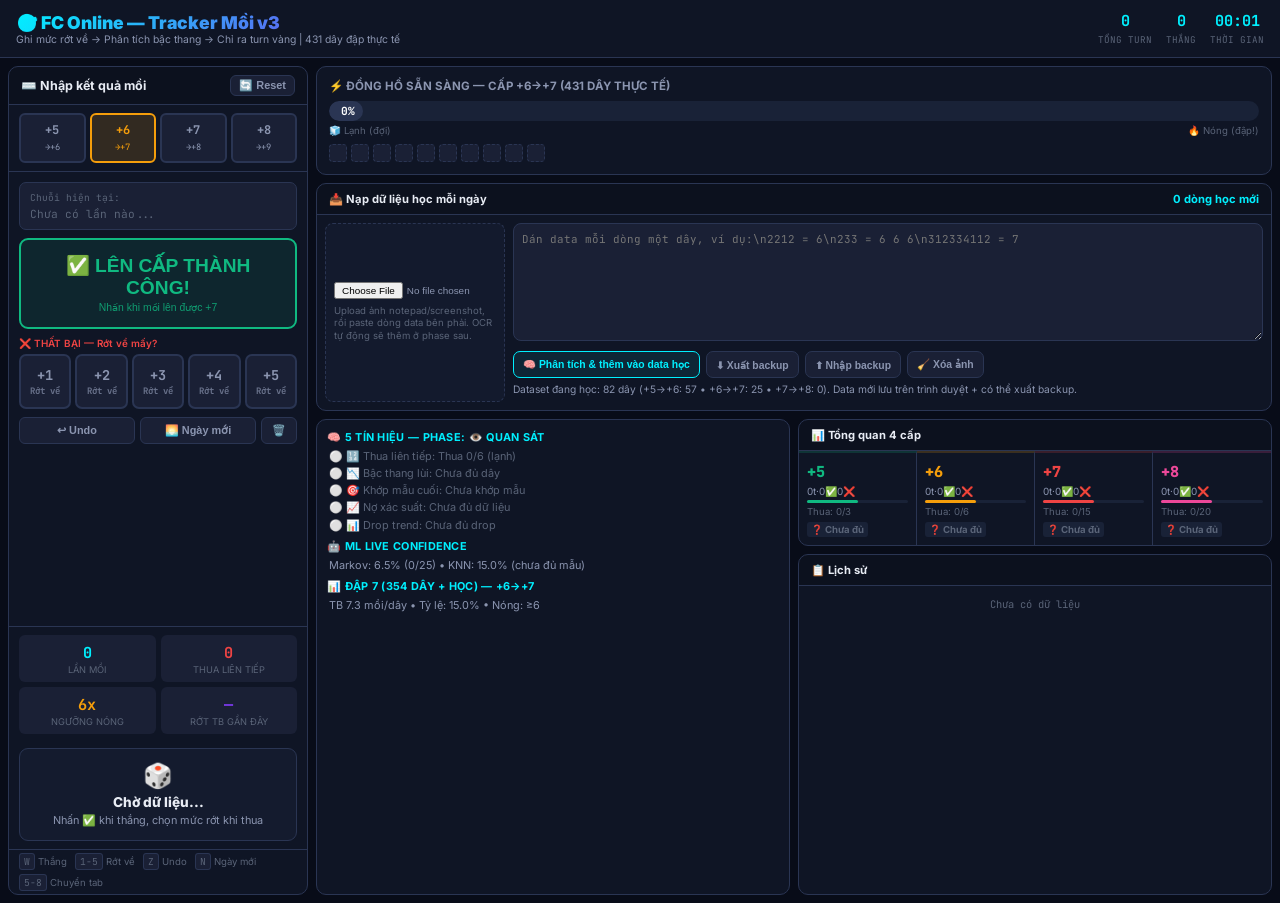
==== tracker.html @ fb326a1d "Deploy FC Online tracker" ====
<!DOCTYPE html>
<html lang="vi">
<head>
<meta charset="UTF-8">
<meta name="viewport" content="width=device-width, initial-scale=1.0">
<title>FC Online — Tracker Mồi v3</title>
<link href="https://fonts.googleapis.com/css2?family=Inter:wght@400;600;700;800;900&family=JetBrains+Mono:wght@400;700&display=swap" rel="stylesheet">
<style>
:root{--bg:#080c18;--bg2:#0f1525;--bg3:#1a2035;--border:#2a3553;--cyan:#00f0ff;--purple:#7c3aed;--green:#10b981;--red:#ef4444;--orange:#f59e0b;--pink:#ec4899;--yellow:#fbbf24;--text:#e8ecf4;--dim:#5a6478;--sub:#8b95b0;--mono:'JetBrains Mono',monospace}
*,*::before,*::after{margin:0;padding:0;box-sizing:border-box}
body{font-family:'Inter',sans-serif;background:var(--bg);color:var(--text);min-height:100vh}
.header{background:var(--bg2);border-bottom:1px solid var(--border);padding:10px 16px;display:flex;align-items:center;justify-content:space-between}
.header h1{font-size:1.1rem;font-weight:900;background:linear-gradient(135deg,var(--cyan),var(--purple));-webkit-background-clip:text;-webkit-text-fill-color:transparent}
.header .sub{font-size:.65rem;color:var(--sub)}
.si{display:flex;gap:14px;font-family:var(--mono);font-size:.75rem}
.si-item{text-align:center}
.si-val{display:block;font-size:.95rem;font-weight:700;color:var(--cyan)}
.si-label{color:var(--dim);font-size:.58rem;text-transform:uppercase}

.layout{display:grid;grid-template-columns:300px 1fr;gap:8px;padding:8px;height:calc(100vh - 55px)}
.panel{background:var(--bg2);border:1px solid var(--border);border-radius:10px;overflow:hidden;display:flex;flex-direction:column}
.ptitle{padding:8px 12px;border-bottom:1px solid var(--border);font-size:.78rem;font-weight:700;background:rgba(0,0,0,.2);display:flex;justify-content:space-between;align-items:center}

/* Level tabs */
.lvl-tabs{display:flex;gap:4px;padding:8px 10px;border-bottom:1px solid var(--border)}
.lvl-tab{flex:1;padding:7px 3px;border:2px solid var(--border);border-radius:6px;background:var(--bg3);color:var(--sub);font-weight:700;font-size:.75rem;cursor:pointer;transition:all .2s;text-align:center;font-family:var(--mono)}
.lvl-tab[data-lvl="5"].active{border-color:#10b981;background:rgba(16,185,129,.15);color:#10b981}
.lvl-tab[data-lvl="6"].active{border-color:#f59e0b;background:rgba(245,158,11,.15);color:#f59e0b}
.lvl-tab[data-lvl="7"].active{border-color:#ef4444;background:rgba(239,68,68,.15);color:#ef4444}
.lvl-tab[data-lvl="8"].active{border-color:#ec4899;background:rgba(236,72,153,.15);color:#ec4899}

/* Drop level input */
.input-area{padding:10px;flex:1}
.input-label{font-size:.68rem;color:var(--sub);text-transform:uppercase;letter-spacing:.4px;margin-bottom:6px}
.input-label span{color:var(--cyan);font-weight:700}

/* Fail buttons — drop level */
.fail-section{margin-bottom:8px}
.fail-title{font-size:.62rem;color:var(--red);margin-bottom:5px;font-weight:600}
.drop-btns{display:grid;grid-template-columns:repeat(5,1fr);gap:4px;margin-bottom:4px}
.drop-btn{padding:10px 4px;border:2px solid var(--border);border-radius:7px;background:var(--bg3);color:var(--sub);font-family:var(--mono);font-size:.85rem;font-weight:700;cursor:pointer;transition:all .18s;text-align:center}
.drop-btn:hover{transform:translateY(-2px)}
.drop-btn[data-drop="1"]:hover,.drop-btn[data-drop="1"].last{border-color:#ef4444;color:#ef4444;background:rgba(239,68,68,.15)}
.drop-btn[data-drop="2"]:hover,.drop-btn[data-drop="2"].last{border-color:#f59e0b;color:#f59e0b;background:rgba(245,158,11,.15)}
.drop-btn[data-drop="3"]:hover,.drop-btn[data-drop="3"].last{border-color:#a78bfa;color:#a78bfa;background:rgba(167,139,250,.15)}
.drop-btn[data-drop="4"]:hover,.drop-btn[data-drop="4"].last{border-color:#06b6d4;color:#06b6d4;background:rgba(6,182,212,.15)}
.drop-btn[data-drop="5"]:hover,.drop-btn[data-drop="5"].last{border-color:#10b981;color:#10b981;background:rgba(16,185,129,.15)}
.drop-btn:active{transform:scale(.93)}
.drop-sub{font-size:.56rem;display:block;margin-top:1px;opacity:.7}

/* Win button */
.win-btn{width:100%;padding:14px;border:2px solid var(--green);border-radius:9px;background:rgba(16,185,129,.1);color:var(--green);font-size:1.2rem;font-weight:900;cursor:pointer;transition:all .2s;text-align:center;margin-bottom:8px}
.win-btn:hover{background:rgba(16,185,129,.25);transform:translateY(-2px);box-shadow:0 6px 20px rgba(16,185,129,.3)}
.win-btn:active{transform:scale(.95)}
.win-sub{display:block;font-size:.65rem;font-weight:500;margin-top:2px;opacity:.8}

/* Action row */
.action-row{display:flex;gap:5px;margin-bottom:8px}
.abtn{flex:1;padding:6px;border-radius:6px;border:1px solid var(--border);background:var(--bg3);color:var(--sub);font-size:.68rem;cursor:pointer;transition:all .15s;font-weight:600}
.abtn:hover{border-color:var(--orange);color:var(--orange)}
.abtn.active{border-color:var(--cyan);background:rgba(0,240,255,.08);color:var(--cyan)}

/* Current sequence display */
.seq-display{background:var(--bg3);border-radius:7px;padding:8px 10px;margin-bottom:8px;font-family:var(--mono);min-height:36px;border:1px solid var(--border)}
.seq-display .seq-title{font-size:.6rem;color:var(--dim);margin-bottom:3px}
.seq-chars{display:flex;flex-wrap:wrap;gap:3px;align-items:center}
.seq-char{width:20px;height:20px;border-radius:4px;display:flex;align-items:center;justify-content:center;font-size:.72rem;font-weight:700}
.seq-char.drop-1{background:rgba(239,68,68,.25);color:#ef4444;border:1px solid rgba(239,68,68,.4)}
.seq-char.drop-2{background:rgba(245,158,11,.25);color:#f59e0b;border:1px solid rgba(245,158,11,.4)}
.seq-char.drop-3{background:rgba(167,139,250,.25);color:#a78bfa;border:1px solid rgba(167,139,250,.4)}
.seq-char.drop-4{background:rgba(6,182,212,.25);color:#06b6d4;border:1px solid rgba(6,182,212,.4)}
.seq-char.drop-5{background:rgba(16,185,129,.2);color:#10b981;border:1px solid rgba(16,185,129,.3)}
.seq-char.win{background:rgba(16,185,129,.3);color:#10b981;border:1px solid #10b981;font-size:.9rem}

/* Stats */
.stats-grid{display:grid;grid-template-columns:1fr 1fr;gap:5px;padding:8px 10px;border-top:1px solid var(--border)}
.sbox{background:var(--bg3);border-radius:6px;padding:7px;text-align:center}
.sbox-val{font-family:var(--mono);font-size:.95rem;font-weight:700}
.sbox-label{font-size:.58rem;color:var(--dim);margin-top:1px;text-transform:uppercase}

/* Rec box */
.rec-box{margin:6px 10px 8px;padding:12px;border-radius:9px;text-align:center;transition:all .4s}
.rec-box.neutral{border:1px solid var(--border);background:rgba(42,53,83,.2)}
.rec-box.wait{border:1px solid var(--orange);background:rgba(245,158,11,.07)}
.rec-box.good{border:2px solid var(--green);background:rgba(16,185,129,.1);animation:gg 2s infinite}
.rec-box.great{border:2px solid var(--yellow);background:rgba(251,191,36,.1);animation:gy 1s infinite}
@keyframes gg{0%,100%{box-shadow:0 0 8px rgba(16,185,129,.2)}50%{box-shadow:0 0 25px rgba(16,185,129,.5)}}
@keyframes gy{0%,100%{box-shadow:0 0 12px rgba(251,191,36,.3)}50%{box-shadow:0 0 35px rgba(251,191,36,.7)}}
.rec-icon{font-size:1.5rem}
.rec-title{font-size:.85rem;font-weight:800;margin-top:4px}
.rec-detail{font-size:.68rem;color:var(--sub);margin-top:3px;line-height:1.4}
.rec-conf{font-family:var(--mono);font-size:1.1rem;font-weight:900;margin-top:5px;display:none}
.kbd-hint{padding:5px 10px;border-top:1px solid var(--border);font-size:.6rem;color:var(--dim);display:flex;gap:8px;flex-wrap:wrap}
.kbd{background:var(--bg3);border:1px solid var(--border);border-radius:3px;padding:1px 4px;font-family:var(--mono);font-size:.6rem}

/* Right panel */
.right-panel{display:flex;flex-direction:column;gap:8px;overflow:hidden}
.meter-panel{background:var(--bg2);border:1px solid var(--border);border-radius:10px;padding:12px}
.meter-title{font-size:.72rem;font-weight:700;color:var(--sub);text-transform:uppercase;margin-bottom:8px}
.readiness-meter{height:20px;background:rgba(42,53,83,.4);border-radius:10px;overflow:hidden}
.readiness-fill{height:100%;border-radius:10px;transition:width .6s,background .6s;display:flex;align-items:center;justify-content:flex-end;padding-right:8px;font-family:var(--mono);font-size:.7rem;font-weight:700;color:#fff;min-width:34px}
.meter-labels{display:flex;justify-content:space-between;margin-top:4px;font-size:.6rem;color:var(--dim)}
.streak-row{display:flex;gap:4px;flex-wrap:wrap;margin-top:8px}
.sdot{width:18px;height:18px;border-radius:4px;display:flex;align-items:center;justify-content:center;font-size:.6rem;font-weight:700;font-family:var(--mono)}
.sdot.win{background:var(--green);color:#fff;border-radius:50%}
.sdot.drop-1{background:rgba(239,68,68,.3);color:#ef4444;border:1px solid rgba(239,68,68,.5)}
.sdot.drop-2{background:rgba(245,158,11,.3);color:#f59e0b;border:1px solid rgba(245,158,11,.5)}
.sdot.drop-3{background:rgba(167,139,250,.3);color:#a78bfa;border:1px solid rgba(167,139,250,.5)}
.sdot.drop-4{background:rgba(6,182,212,.3);color:#06b6d4;border:1px solid rgba(6,182,212,.5)}
.sdot.drop-5{background:rgba(16,185,129,.2);color:#10b981;border:1px solid rgba(16,185,129,.4)}
.sdot.ph{background:var(--bg3);border:1px dashed var(--border)}

/* Middle section: pattern + multi */
.mid-row{display:grid;grid-template-columns:1fr 1fr;gap:8px;flex:1;min-height:0}
.pattern-box{background:var(--bg2);border:1px solid var(--border);border-radius:10px;padding:10px;overflow-y:auto}
.ititle{font-size:.68rem;font-weight:700;color:var(--cyan);margin-bottom:5px;text-transform:uppercase;letter-spacing:.3px}
.iitem{font-size:.68rem;color:var(--sub);margin-bottom:2px;line-height:1.4;padding-left:2px}
.pat-row{display:flex;justify-content:space-between;padding:3px 6px;border-radius:4px;margin-bottom:2px;background:rgba(0,0,0,.2)}
.pat-seq{font-family:var(--mono);font-size:.75rem}
.pat-cnt{font-family:var(--mono);font-size:.65rem;color:var(--dim)}

/* Multi grid */
.multi-box{background:var(--bg2);border:1px solid var(--border);border-radius:10px;overflow:hidden;display:flex;flex-direction:column}
.mgrid{display:grid;grid-template-columns:repeat(4,1fr);flex:1}
.mcell{padding:8px;border-right:1px solid var(--border)}
.mcell:last-child{border-right:none}
.mc-lvl{font-family:var(--mono);font-weight:900;font-size:.95rem;margin-bottom:3px}
.mc-bar{height:3px;background:rgba(42,53,83,.4);border-radius:2px;margin:3px 0}
.mc-fill{height:100%;border-radius:2px;transition:width .5s}
.mc-st{font-size:.6rem;font-weight:700;padding:2px 4px;border-radius:3px;display:inline-block;margin-top:3px}
.mc-st.hot{background:rgba(251,191,36,.2);color:var(--yellow)}
.mc-st.good{background:rgba(16,185,129,.2);color:var(--green)}
.mc-st.wait{background:rgba(245,158,11,.15);color:var(--orange)}
.mc-st.cold{background:rgba(239,68,68,.1);color:var(--red)}
.mc-st.unk{background:rgba(42,53,83,.4);color:var(--dim)}

/* Log */
.log-box{background:var(--bg2);border:1px solid var(--border);border-radius:10px;overflow:hidden}
.log-body{padding:5px;overflow-y:auto;max-height:130px;font-family:var(--mono);font-size:.65rem}
.log-entry{display:flex;gap:5px;padding:2px 4px;border-radius:3px;margin-bottom:1px;align-items:center}
.log-entry:nth-child(even){background:rgba(255,255,255,.02)}
.le-t{color:var(--dim);min-width:24px}
.le-l{min-width:20px;font-weight:700}
.le-seq{flex:1;color:var(--sub)}
.le-rec{margin-left:auto;font-size:.6rem}
.log-entry.win .le-seq{color:var(--green)}
.log-entry.rec-now .le-rec{color:var(--yellow);font-weight:700}
.day-sep{text-align:center;padding:3px;color:var(--cyan);font-size:.65rem;border-top:1px dashed var(--border);margin:2px 0}

/* Learning intake */
.learn-box{background:var(--bg2);border:1px solid var(--border);border-radius:10px;overflow:hidden}
.learn-body{padding:8px;display:grid;grid-template-columns:180px 1fr;gap:8px;align-items:stretch}
.image-drop{border:1px dashed var(--border);border-radius:8px;background:rgba(42,53,83,.18);padding:8px;display:flex;flex-direction:column;gap:6px;justify-content:center;min-height:120px}
.image-drop input{font-size:.62rem;color:var(--sub);max-width:100%}
.img-preview{max-height:88px;max-width:100%;object-fit:contain;border-radius:6px;border:1px solid var(--border);display:none;background:#fff}
.learn-text{width:100%;min-height:118px;resize:vertical;border:1px solid var(--border);border-radius:8px;background:var(--bg3);color:var(--text);font-family:var(--mono);font-size:.68rem;padding:8px;outline:none}
.learn-text:focus{border-color:var(--cyan);box-shadow:0 0 0 2px rgba(0,240,255,.08)}
.learn-actions{display:flex;gap:6px;flex-wrap:wrap;margin-top:6px}
.learn-btn{padding:6px 9px;border:1px solid var(--border);border-radius:7px;background:var(--bg3);color:var(--sub);font-size:.65rem;font-weight:700;cursor:pointer}
.learn-btn.primary{border-color:var(--cyan);color:var(--cyan);background:rgba(0,240,255,.08)}
.learn-btn:hover{transform:translateY(-1px);border-color:var(--orange);color:var(--orange)}
.learn-stats{font-size:.64rem;color:var(--sub);margin-top:5px;line-height:1.35}
.learn-result{font-size:.65rem;margin-top:5px;color:var(--green);font-family:var(--mono)}
</style>
</head>
<body>
<div class="header">
  <div>
    <h1>🎯 FC Online — Tracker Mồi v3</h1>
    <div class="sub">Ghi mức rớt về → Phân tích bậc thang → Chỉ ra turn vàng | 431 dây đập thực tế</div>
  </div>
  <div class="si">
    <div class="si-item"><span class="si-val" id="totalTurns">0</span><span class="si-label">Tổng turn</span></div>
    <div class="si-item"><span class="si-val" id="totalWins">0</span><span class="si-label">Thắng</span></div>
    <div class="si-item"><span class="si-val" id="sessionTime">00:00</span><span class="si-label">Thời gian</span></div>
  </div>
</div>

<div class="layout">
  <!-- LEFT -->
  <div class="panel">
    <div class="ptitle">
      <span>⌨️ Nhập kết quả mồi</span>
      <button class="abtn" id="btnReset" style="flex:none;padding:3px 8px">🔄 Reset</button>
    </div>
    <div class="lvl-tabs">
      <button class="lvl-tab" data-lvl="5">+5<br><span style="font-size:.55rem;font-weight:400">→+6</span></button>
      <button class="lvl-tab active" data-lvl="6">+6<br><span style="font-size:.55rem;font-weight:400">→+7</span></button>
      <button class="lvl-tab" data-lvl="7">+7<br><span style="font-size:.55rem;font-weight:400">→+8</span></button>
      <button class="lvl-tab" data-lvl="8">+8<br><span style="font-size:.55rem;font-weight:400">→+9</span></button>
    </div>

    <div class="input-area">
      <!-- Current seq display -->
      <div class="seq-display">
        <div class="seq-title">Chuỗi hiện tại:</div>
        <div class="seq-chars" id="seqChars"><span style="color:var(--dim);font-size:.7rem">Chưa có lần nào...</span></div>
      </div>

      <!-- Win button -->
      <button class="win-btn" id="btnWin">
        ✅ LÊN CẤP THÀNH CÔNG!
        <span class="win-sub" id="winLabel">Nhấn khi mồi lên được +<span id="targetLvlLabel">7</span></span>
      </button>

      <!-- Fail / drop level buttons -->
      <div class="fail-section">
        <div class="fail-title">❌ THẤT BẠI — Rớt về mấy?</div>
        <div class="drop-btns" id="dropBtns">
          <!-- generated by JS based on curLvl -->
        </div>
      </div>

      <div class="action-row">
        <button class="abtn" id="btnUndo">↩ Undo</button>
        <button class="abtn" id="btnNewDay">🌅 Ngày mới</button>
        <button class="abtn" id="btnClearLog" style="flex:none;padding:6px 10px">🗑️</button>
      </div>
    </div>

    <div class="stats-grid">
      <div class="sbox"><div class="sbox-val" id="statAttempts" style="color:var(--cyan)">0</div><div class="sbox-label">Lần mồi</div></div>
      <div class="sbox"><div class="sbox-val" id="statConsec" style="color:var(--red)">0</div><div class="sbox-label">Thua liên tiếp</div></div>
      <div class="sbox"><div class="sbox-val" id="statHot" style="color:var(--orange)">—</div><div class="sbox-label">Ngưỡng nóng</div></div>
      <div class="sbox"><div class="sbox-val" id="statAvgDrop" style="color:var(--purple)">—</div><div class="sbox-label">Rớt TB gần đây</div></div>
    </div>

    <div class="rec-box neutral" id="recBox">
      <div class="rec-icon" id="recIcon">🎲</div>
      <div class="rec-title" id="recTitle">Chờ dữ liệu...</div>
      <div class="rec-detail" id="recDetail">Nhấn ✅ khi thắng hoặc chọn mức rớt khi thua</div>
      <div class="rec-conf" id="recConf"></div>
    </div>

    <div class="kbd-hint">
      <span><kbd class="kbd">W</kbd> Thắng</span>
      <span><kbd class="kbd">1-5</kbd> Rớt về</span>
      <span><kbd class="kbd">Z</kbd> Undo</span>
      <span><kbd class="kbd">N</kbd> Ngày mới</span>
      <span><kbd class="kbd">5-8</kbd> Chuyển tab</span>
    </div>
  </div>

  <!-- RIGHT -->
  <div class="right-panel">
    <!-- Readiness meter -->
    <div class="meter-panel">
      <div class="meter-title">⚡ Đồng hồ sẵn sàng — Cấp +<span id="meterLvl">6</span>→+<span id="meterLvl2">7</span> (431 dây thực tế)</div>
      <div class="readiness-meter"><div class="readiness-fill" id="readFill" style="width:0%;background:var(--green)">0%</div></div>
      <div class="meter-labels"><span>🧊 Lạnh (đợi)</span><span>🔥 Nóng (đập!)</span></div>
      <div class="streak-row" id="streakRow"></div>
    </div>

    <div class="learn-box">
      <div class="ptitle" style="font-size:.7rem"><span>📥 Nạp dữ liệu học mỗi ngày</span><span id="learnCount" style="color:var(--cyan)">0 dòng học</span></div>
      <div class="learn-body">
        <div class="image-drop">
          <input type="file" id="learnImage" accept="image/*">
          <img id="learnPreview" class="img-preview" alt="Ảnh dữ liệu học">
          <div style="font-size:.6rem;color:var(--dim);line-height:1.35">Upload ảnh notepad/screenshot, rồi paste dòng data bên phải. OCR tự động sẽ thêm ở phase sau.</div>
        </div>
        <div>
          <textarea id="learnText" class="learn-text" placeholder="Dán data mỗi dòng một dây, ví dụ:\n2212 = 6\n233 = 6 6 6\n312334112 = 7"></textarea>
          <div class="learn-actions">
            <button class="learn-btn primary" id="btnLearnAdd">🧠 Phân tích & thêm vào data học</button>
            <button class="learn-btn" id="btnLearnExport">⬇ Xuất backup</button>
            <button class="learn-btn" id="btnLearnImport">⬆ Nhập backup</button>
            <button class="learn-btn" id="btnLearnClearImg">🧹 Xóa ảnh</button>
            <input type="file" id="learnImportFile" accept="application/json" style="display:none">
          </div>
          <div class="learn-stats" id="learnStats">Seed YouTube + data bạn sẽ được gộp với data học mới để tăng độ chính xác theo thời gian.</div>
          <div class="learn-result" id="learnResult"></div>
        </div>
      </div>
    </div>

    <div class="mid-row">
      <!-- Pattern analysis -->
      <div class="pattern-box" id="patternBox">
        <div style="color:var(--dim);font-size:.72rem">Nhập dữ liệu để xem phân tích...</div>
      </div>

      <!-- Multi-level + Log -->
      <div style="display:flex;flex-direction:column;gap:8px">
        <div class="multi-box">
          <div class="ptitle" style="font-size:.7rem">📊 Tổng quan 4 cấp</div>
          <div class="mgrid" id="mgrid"></div>
        </div>
        <div class="log-box" style="flex:1">
          <div class="ptitle" style="font-size:.7rem"><span>📋 Lịch sử</span></div>
          <div class="log-body" id="logBody"><div style="color:var(--dim);padding:6px;text-align:center">Chưa có dữ liệu</div></div>
        </div>
      </div>
    </div>
  </div>
</div>

<script src="dataset.js?v=1"></script>
<script src="tracker.js?v=4"></script>
</body>
</html>
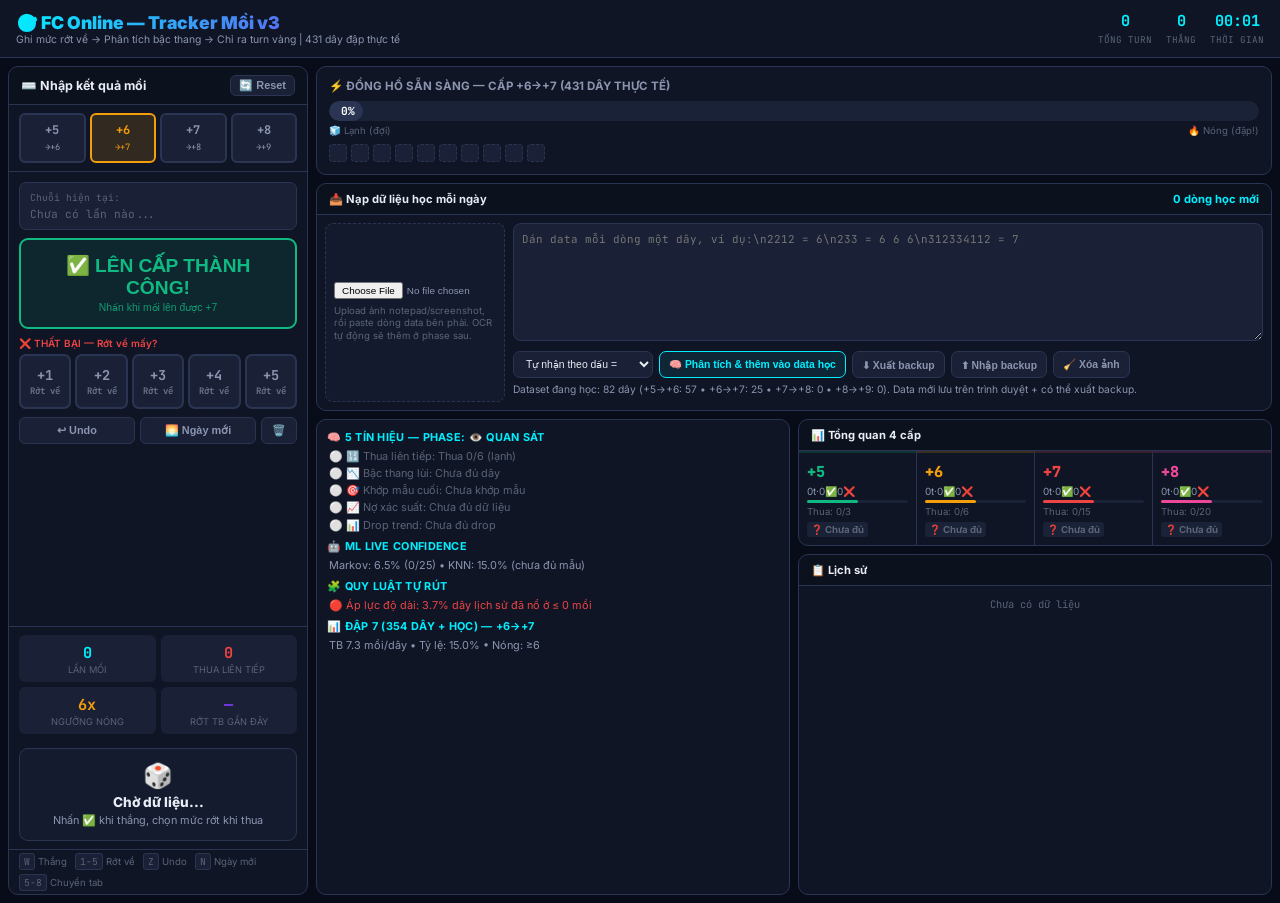
==== commit c9d954b7: "Keep upgrade-level learning buckets separate" ====
--- a/tracker.html
+++ b/tracker.html
@@ -161,6 +161,7 @@
 .learn-btn:hover{transform:translateY(-1px);border-color:var(--orange);color:var(--orange)}
 .learn-stats{font-size:.64rem;color:var(--sub);margin-top:5px;line-height:1.35}
 .learn-result{font-size:.65rem;margin-top:5px;color:var(--green);font-family:var(--mono)}
+.learn-select{border:1px solid var(--border);border-radius:7px;background:var(--bg3);color:var(--text);font-size:.65rem;padding:6px 8px;outline:none}
 </style>
 </head>
 <body>
@@ -262,6 +263,13 @@
         <div>
           <textarea id="learnText" class="learn-text" placeholder="Dán data mỗi dòng một dây, ví dụ:\n2212 = 6\n233 = 6 6 6\n312334112 = 7"></textarea>
           <div class="learn-actions">
+            <select id="learnTarget" class="learn-select" title="Data này thuộc cấp nào">
+              <option value="auto">Tự nhận theo dấu =</option>
+              <option value="6">Data đập +6 (+5→+6)</option>
+              <option value="7">Data đập +7 (+6→+7)</option>
+              <option value="8">Data đập +8 (+7→+8)</option>
+              <option value="9">Data đập +9 (+8→+9)</option>
+            </select>
             <button class="learn-btn primary" id="btnLearnAdd">🧠 Phân tích & thêm vào data học</button>
             <button class="learn-btn" id="btnLearnExport">⬇ Xuất backup</button>
             <button class="learn-btn" id="btnLearnImport">⬆ Nhập backup</button>
